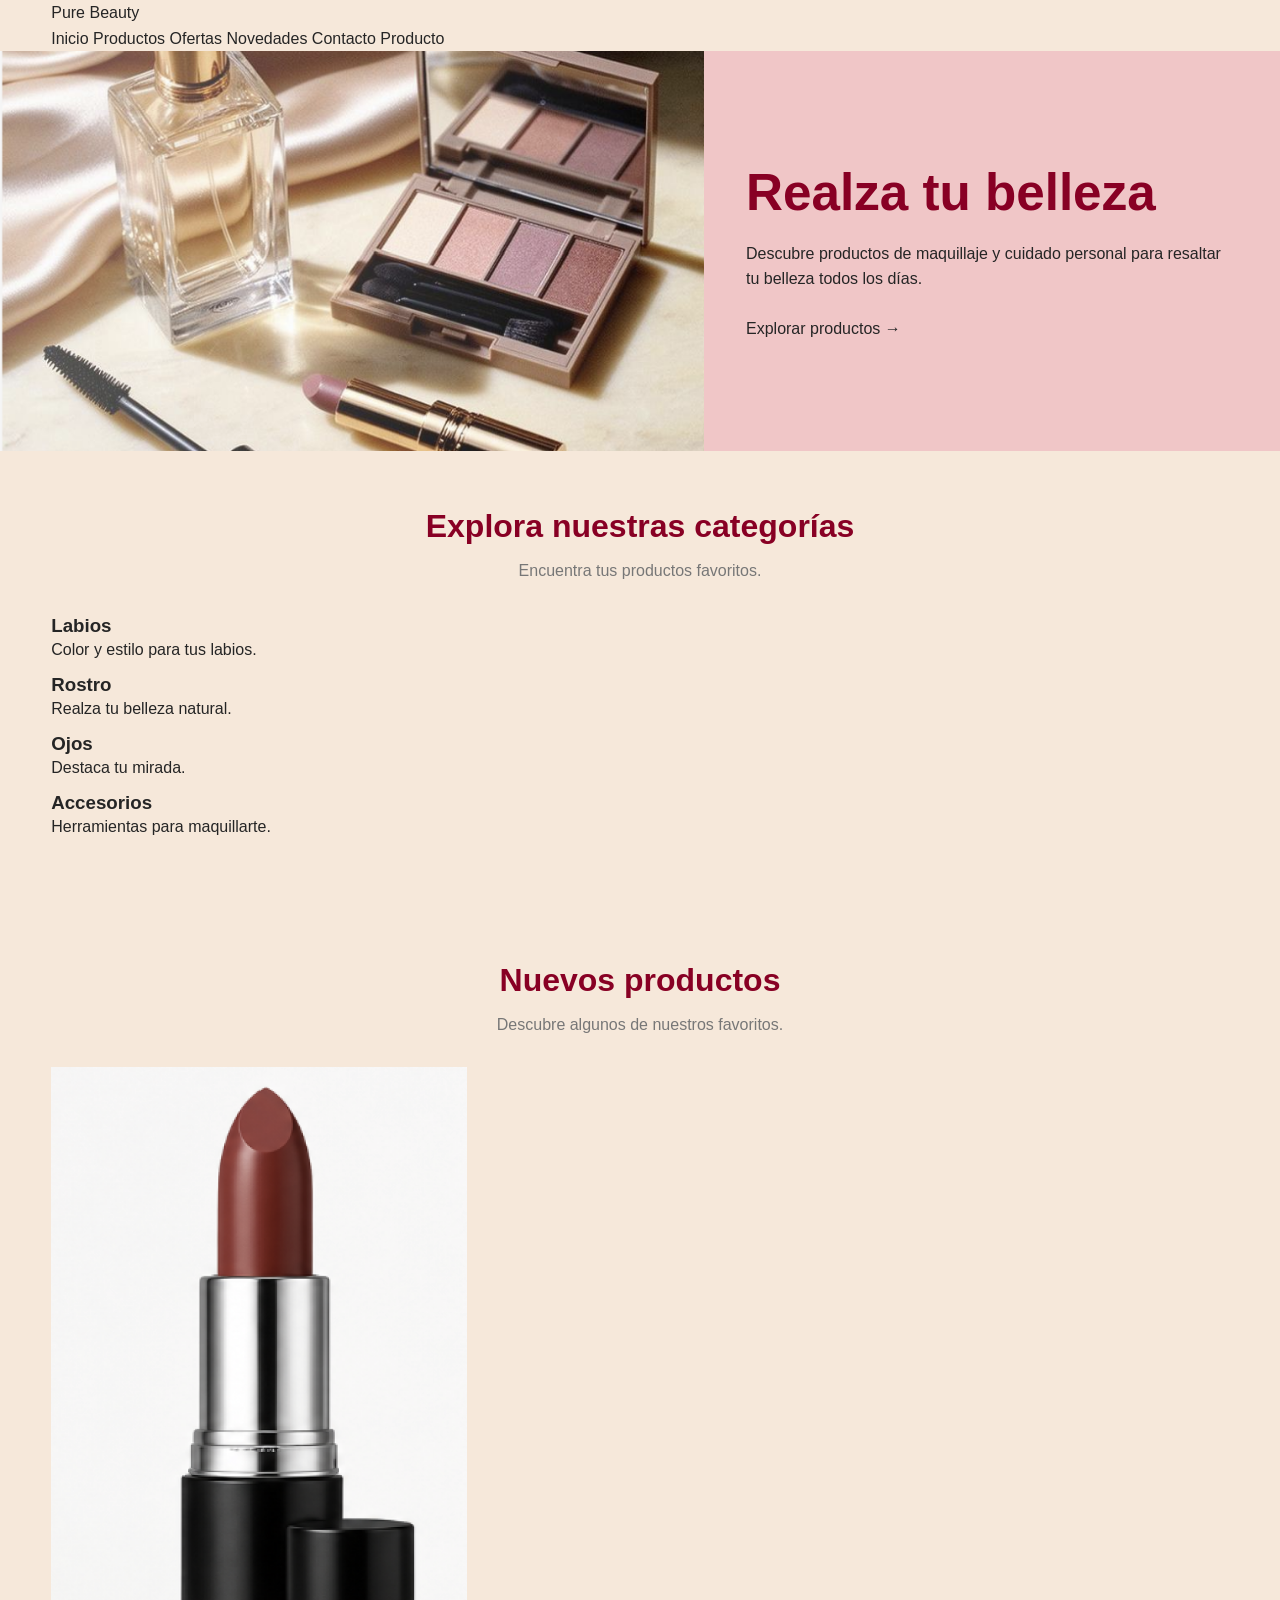
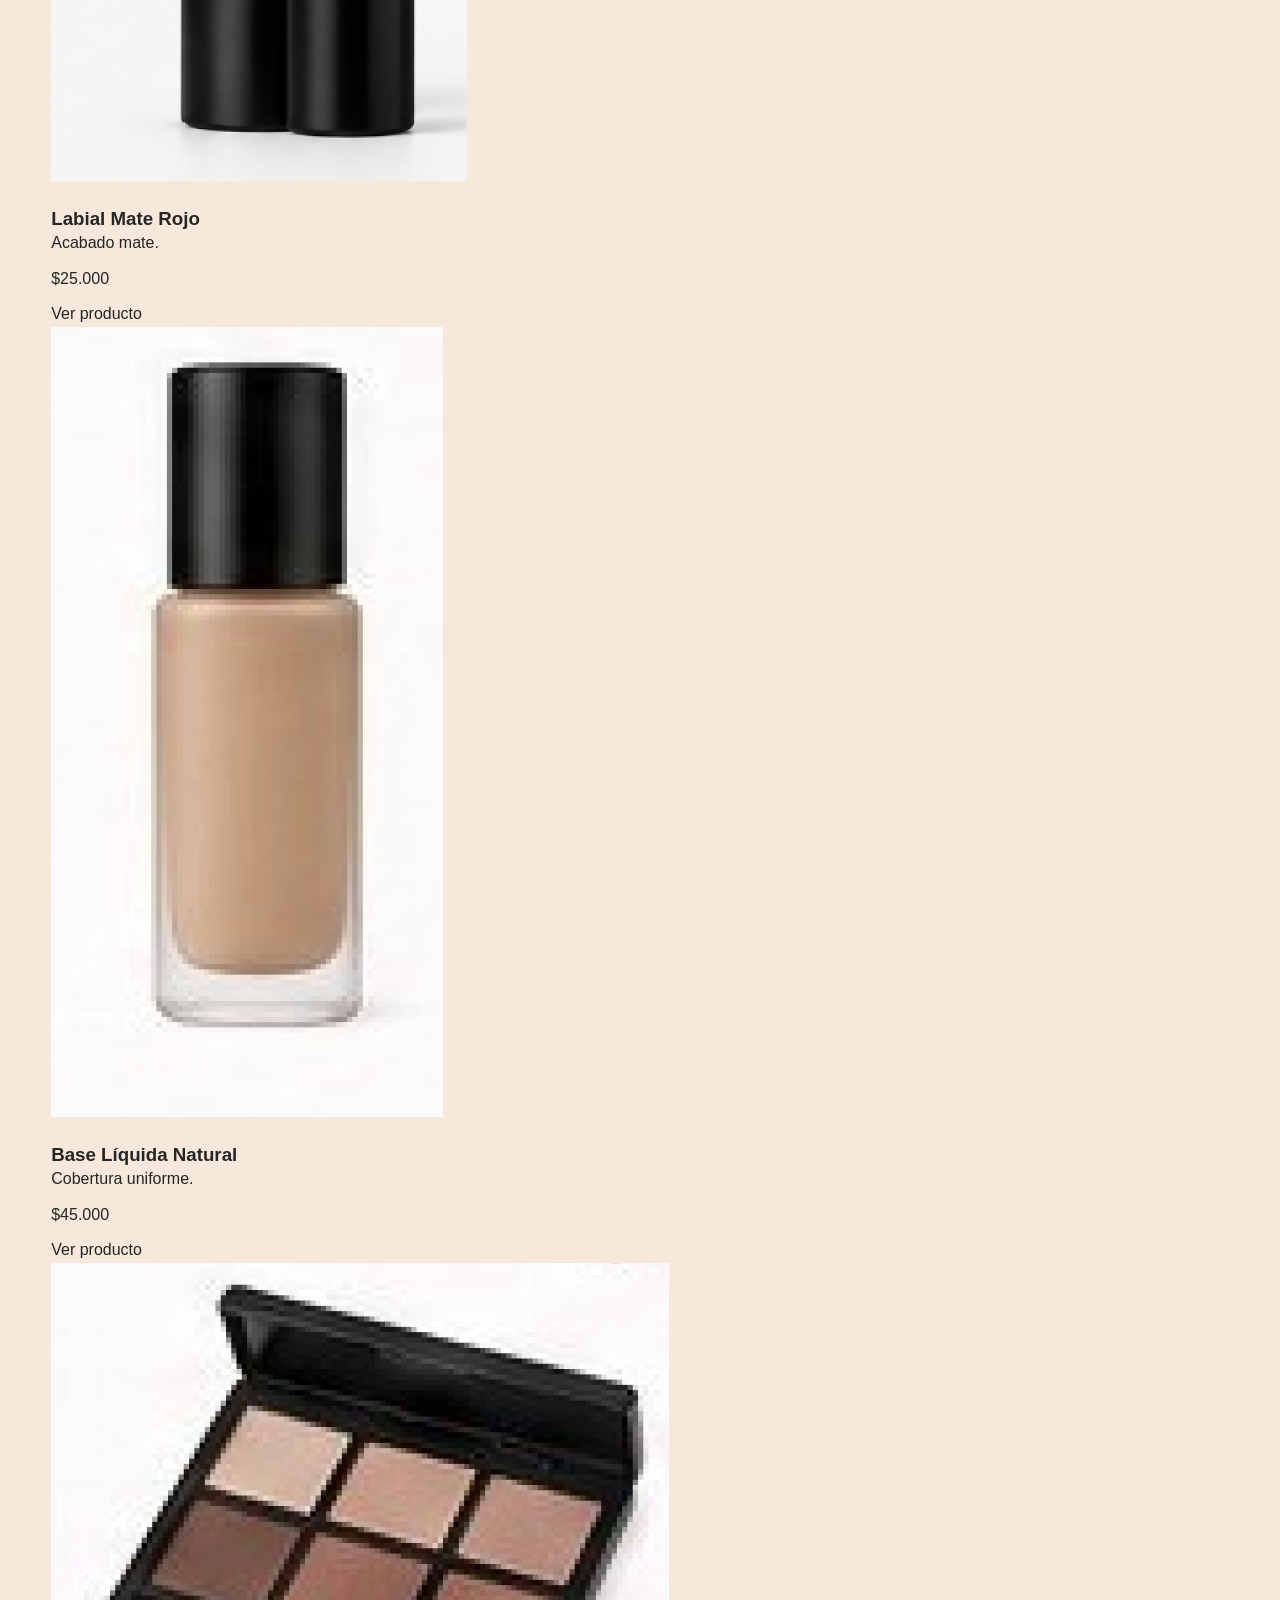
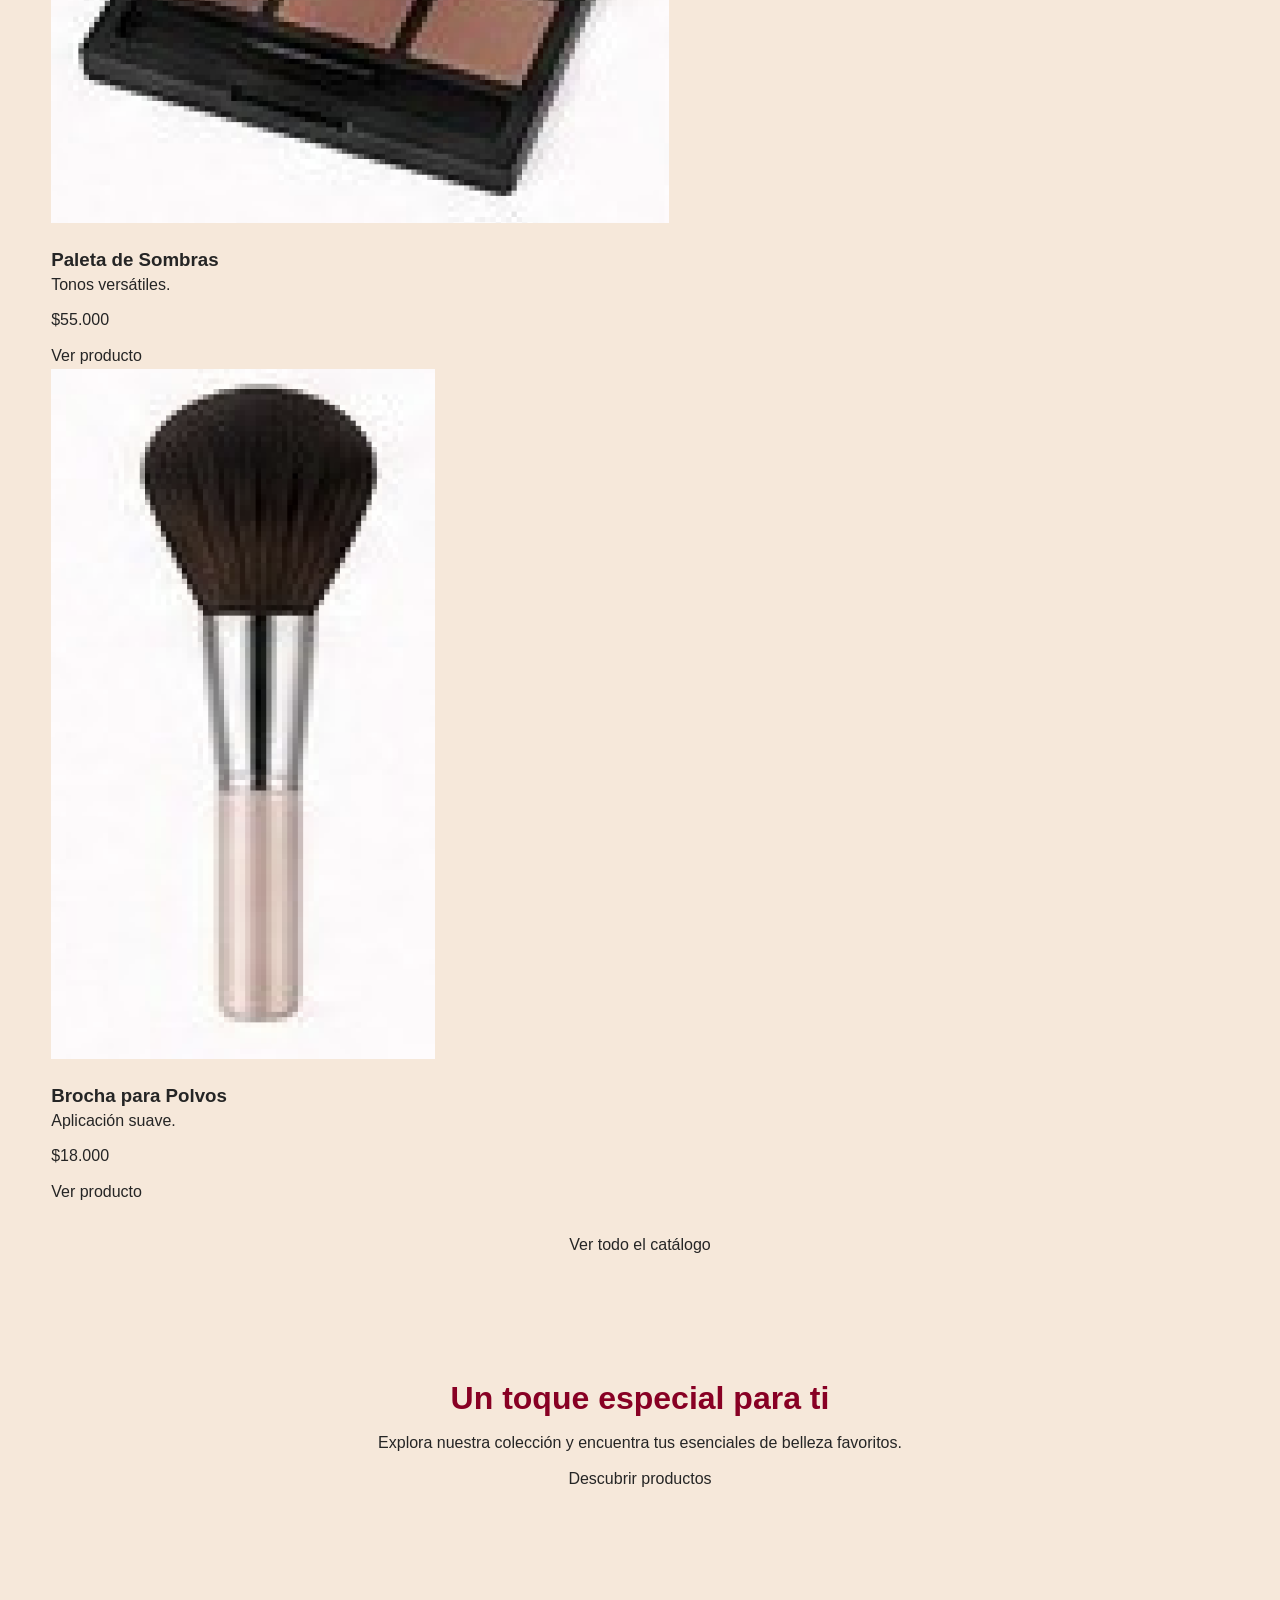
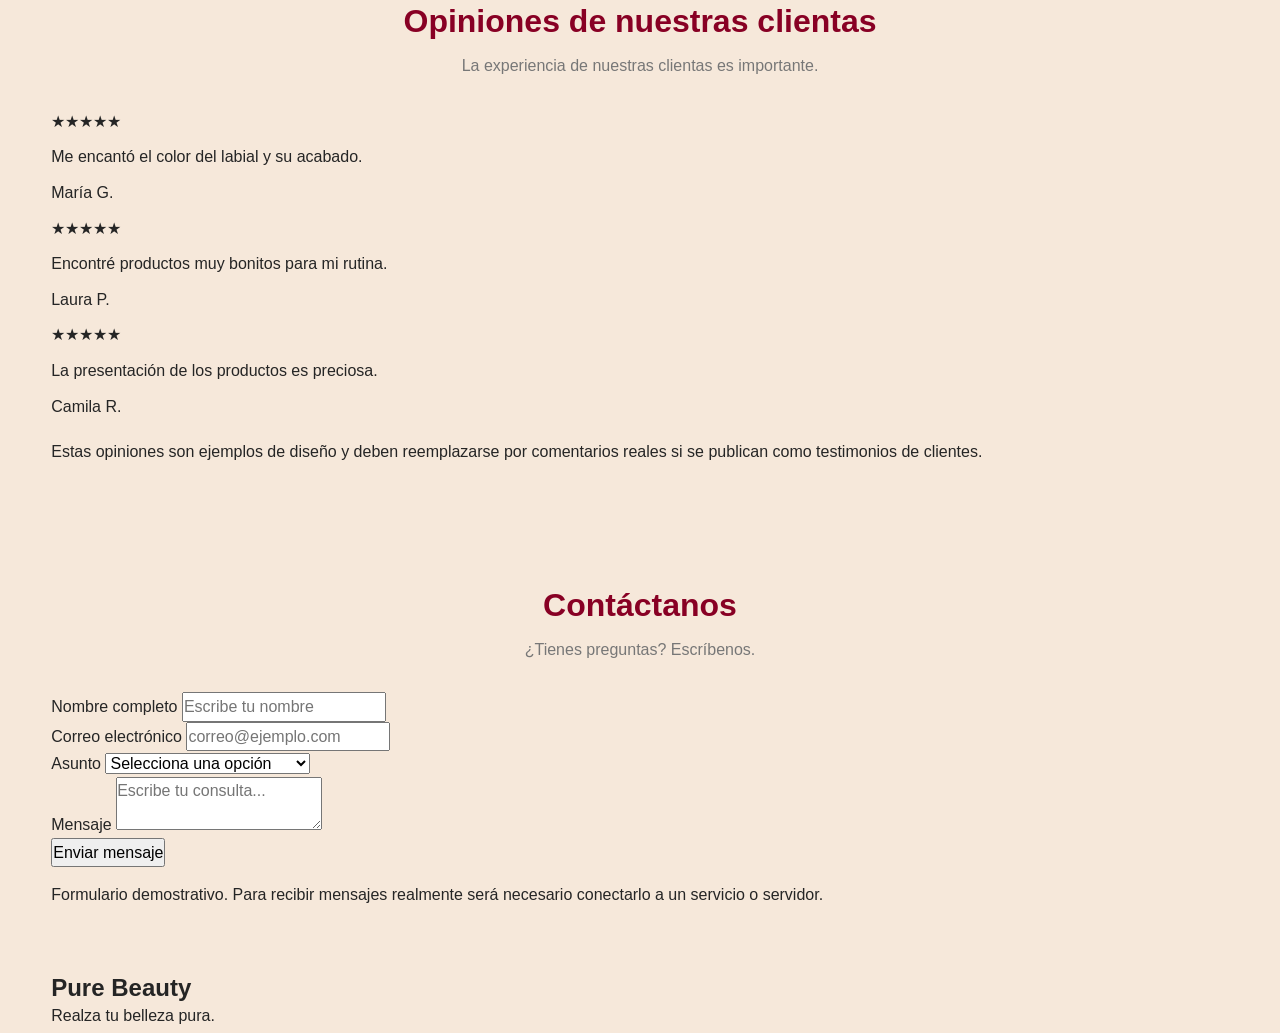
==== index.html @ d12af836 "Crear maquetación inicial de Pure Beauty" ====
<!DOCTYPE html>
<html lang="es">
<head>
    <meta charset="UTF-8">
    <meta name="viewport" content="width=device-width, initial-scale=1.0">
    <title>Pure Beauty | Maquillaje y belleza </title>
    <link rel="stylesheet" href="css/base.css">
    <link rel="stylesheet" href="css/componentes.css">
    <link rel="stylesheet" href="css/paginas.css">
    <link rel="icon" type="image/png" href="img/logo.png">
</head>
<body>
     <header class="header">
        <div class="container header-contenido">
            <a href="index.html" class="logo">Pure <span>Beauty</span></a>

            <nav class="navegacion" aria-label="Navegación principal">
                <a href="index.html" class="activo">Inicio</a>
                <a href="coleccion.html">Productos</a>
                <a href="#ofertas">Ofertas</a>
                <a href="#novedades">Novedades</a>
                <a href="#contacto">Contacto</a>
                <a href="producto.html">Producto</a>
            </nav>
        </div>
    </header>

    <main>
        
        <section class="hero" id="inicio">
            <div class="hero-imagen">
                <img src="img/makeup.png"
                     alt="Productos de maquillaje de Pure Beauty">
            </div>

            <div class="hero-contenido">
                <h1>Realza tu belleza</h1>
                <p>
                    Descubre productos de maquillaje y cuidado personal
                    para resaltar tu belleza todos los días.
                </p>
                <a href="coleccion.html" class="boton">
                    Explorar productos →
                </a>
            </div>
        </section>

       
        <section class="seccion" id="categorias">
            <div class="container">
                <h2 class="titulo-seccion">Explora nuestras categorías</h2>
                <p class="descripcion-seccion">
                    Encuentra tus productos favoritos.
                </p>

                <div class="categorias">
                    <a href="coleccion.html#labios" class="tarjeta-categoria">
                        <div class="categoria-icono"></div>
                        <h3>Labios</h3>
                        <p>Color y estilo para tus labios.</p>
                    </a>

                    <a href="coleccion.html#rostro" class="tarjeta-categoria">
                        <div class="categoria-icono"></div>
                        <h3>Rostro</h3>
                        <p>Realza tu belleza natural.</p>
                    </a>

                    <a href="coleccion.html#ojos" class="tarjeta-categoria">
                        <div class="categoria-icono"></div>
                        <h3>Ojos</h3>
                        <p>Destaca tu mirada.</p>
                    </a>

                    <a href="coleccion.html#accesorios" class="tarjeta-categoria">
                        <div class="categoria-icono"></div>
                        <h3>Accesorios</h3>
                        <p>Herramientas para maquillarte.</p>
                    </a>
                </div>
            </div>
        </section>

        
        <section class="seccion" id="novedades">
            <div class="container">
                <h2 class="titulo-seccion">Nuevos productos</h2>
                <p class="descripcion-seccion">
                    Descubre algunos de nuestros favoritos.
                </p>

                <div class="catalogo">
                    <article class="tarjeta-producto" id="labios">
                        <a href="producto.html" class="producto-imagen">
                            <img src="img/labial.png"
                                 alt="Labial mate rojo">
                        </a>
                        <div class="producto-informacion">
                            <h3>Labial Mate Rojo</h3>
                            <p class="producto-descripcion">Acabado mate.</p>
                            <p class="producto-precio">$25.000</p>
                            <a href="producto.html" class="boton">
                                Ver producto
                            </a>
                        </div>
                    </article>

                    <article class="tarjeta-producto" id="rostro">
                        <a href="producto.html" class="producto-imagen">
                            <img src="img/base.png"
                                 alt="Base líquida tono natural">
                        </a>
                        <div class="producto-informacion">
                            <h3>Base Líquida Natural</h3>
                            <p class="producto-descripcion">Cobertura uniforme.</p>
                            <p class="producto-precio">$45.000</p>
                            <a href="producto.html" class="boton">
                                Ver producto
                            </a>
                        </div>
                    </article>

                    <article class="tarjeta-producto" id="ojos">
                        <a href="producto.html" class="producto-imagen">
                            <img src="img/sombra.png"
                                 alt="Paleta de sombras">
                        </a>
                        <div class="producto-informacion">
                            <h3>Paleta de Sombras</h3>
                            <p class="producto-descripcion">Tonos versátiles.</p>
                            <p class="producto-precio">$55.000</p>
                            <a href="producto.html" class="boton">
                                Ver producto
                            </a>
                        </div>
                    </article>

                    <article class="tarjeta-producto" id="accesorios">
                        <a href="producto.html" class="producto-imagen">
                            <img src="img/brocha.png"
                                 alt="Brocha para polvos">
                        </a>
                        <div class="producto-informacion">
                            <h3>Brocha para Polvos</h3>
                            <p class="producto-descripcion">Aplicación suave.</p>
                            <p class="producto-precio">$18.000</p>
                            <a href="producto.html" class="boton">
                                Ver producto
                            </a>
                        </div>
                    </article>
                </div>

                <p class="texto-centrado" style="margin-top: 28px;">
                    <a href="coleccion.html" class="boton boton-secundario">
                        Ver todo el catálogo
                    </a>
                </p>
            </div>
        </section>

        
        <section class="seccion" id="ofertas">
            <div class="container texto-centrado">
                <h2 class="titulo-seccion">Un toque especial para ti</h2>
                <p>
                    Explora nuestra colección y encuentra tus esenciales
                    de belleza favoritos.
                </p>
                <a href="coleccion.html" class="boton">
                    Descubrir productos
                </a>
            </div>
        </section>

       
        <section class="seccion">
            <div class="container">
                <h2 class="titulo-seccion">Opiniones de nuestras clientas</h2>
                <p class="descripcion-seccion">
                    La experiencia de nuestras clientas es importante.
                </p>

                <div class="opiniones">
                    <article class="tarjeta-opinion">
                        <p class="estrellas">★★★★★</p>
                        <p>
                            Me encantó el color del labial y su acabado.
                        </p>
                        <p class="nombre-cliente">María G.</p>
                    </article>

                    <article class="tarjeta-opinion">
                        <p class="estrellas">★★★★★</p>
                        <p>
                            Encontré productos muy bonitos para mi rutina.
                        </p>
                        <p class="nombre-cliente">Laura P.</p>
                    </article>

                    <article class="tarjeta-opinion">
                        <p class="estrellas">★★★★★</p>
                        <p>
                            La presentación de los productos es preciosa.
                        </p>
                        <p class="nombre-cliente">Camila R.</p>
                    </article>
                </div>

                <p class="aviso" style="margin-top: 20px;">
                    Estas opiniones son ejemplos de diseño y deben
                    reemplazarse por comentarios reales si se publican
                    como testimonios de clientes.
                </p>
            </div>
        </section>

      
        <section class="seccion" id="contacto">
            <div class="container">
                <h2 class="titulo-seccion">Contáctanos</h2>
                <p class="descripcion-seccion">
                    ¿Tienes preguntas? Escríbenos.
                </p>

                <form class="formulario" action="#" method="post">
                    <div class="campo">
                        <label for="nombre">Nombre completo</label>
                        <input type="text" id="nombre" name="nombre"
                               placeholder="Escribe tu nombre" required>
                    </div>

                    <div class="campo">
                        <label for="correo">Correo electrónico</label>
                        <input type="email" id="correo" name="correo"
                               placeholder="correo@ejemplo.com" required>
                    </div>

                    <div class="campo">
                        <label for="asunto">Asunto</label>
                        <select id="asunto" name="asunto" required>
                            <option value="">Selecciona una opción</option>
                            <option value="productos">Consulta sobre productos</option>
                            <option value="pedido">Consulta sobre pedidos</option>
                            <option value="sugerencia">Sugerencia</option>
                            <option value="otro">Otro</option>
                        </select>
                    </div>

                    <div class="campo">
                        <label for="mensaje">Mensaje</label>
                        <textarea id="mensaje" name="mensaje"
                                  placeholder="Escribe tu consulta..."
                                  required></textarea>
                    </div>

                    <button type="submit" class="boton">
                        Enviar mensaje
                    </button>

                    <p class="aviso" style="margin-top: 15px;">
                        Formulario demostrativo. Para recibir mensajes
                        realmente será necesario conectarlo a un servicio
                        o servidor.
                    </p>
                </form>
            </div>
        </section>
    </main>

    
    <footer class="footer">
        <div class="container footer-contenido">
            <div>
                <h2>Pure Beauty</h2>
                <p>Realza tu belleza pura.</p>
            </div>

            <nav class="footer-enlaces" aria-label="Enlaces del pie de página">
                <a href="index.html">Inicio</a>
                <a href="coleccion.html">Productos</a>
                <a href="#contacto">Contacto</a>
            </nav>

            <p>Instagram: @purebeauty_col</p>

            <p class="footer-copy">
                © 2026 Pure Beauty. Todos los derechos reservados.
            </p>
        </div>
    </footer>

</body>
</html>
---- css/base.css ----
:root {

    --color-principal: #880024;
    --color-secundario: #F0C6C7;
    --color-fondo: #F6E8DA;
    --color-rosa: #C34B7B;
    --color-blanco: #FFFFFF;
    --color-texto: #252525;
    --color-gris: #777777;
    --color-borde: #E8D9D4;

   
    --fuente-principal: Arial, Helvetica, sans-serif;

    
    --radio-borde: 10px;
    --sombra-suave: 0 3px 12px rgba(80, 20, 40, 0.08);
    --ancho-maximo: 1200px;
}


* {
    margin: 0;
    padding: 0;
    box-sizing: border-box;
}


html {
    scroll-behavior: smooth;
}

body {
    font-family: var(--fuente-principal);
    background-color: var(--color-fondo);
    color: var(--color-texto);
    line-height: 1.6;
}

img {
    display: block;
    max-width: 100%;
}

a {
    color: inherit;
    text-decoration: none;
}

button,
input,
select,
textarea {
    font: inherit;
}

button {
    cursor: pointer;
}

ul {
    list-style: none;
}

h1,
h2,
h3 {
    line-height: 1.25;
}

p {
    margin-bottom: 10px;
}

.container {
    width: min(92%, var(--ancho-maximo));
    margin-inline: auto;
}

.seccion {
    padding: 55px 0;
}

.titulo-seccion {
    color: var(--color-principal);
    font-size: clamp(1.5rem, 3vw, 2rem);
    text-align: center;
    margin-bottom: 12px;
}

.descripcion-seccion {
    color: var(--color-gris);
    text-align: center;
    margin-bottom: 30px;
}

.texto-centrado {
    text-align: center;
}
---- css/paginas.css ----
.hero {
    display: flex;
    align-items: center;
    min-height: 400px;
    overflow: hidden;
    background-color: var(--color-secundario);
}

.hero-imagen {
    flex: 1 1 55%;
    min-width: 0;
    height: 400px;
}

.hero-imagen img {
    width: 100%;
    height: 100%;
    object-fit: cover;
}

.hero-contenido {
    flex: 1 1 45%;
    padding: 42px;
}

.hero-contenido h1 {
    color: var(--color-principal);
    font-size: clamp(2rem, 4vw, 3.2rem);
    margin-bottom: 16px;
}

.hero-contenido p {
    margin-bottom: 24px;
}


.encabezado-pagina {
    padding: 36px 0 10px;
}

.coleccion-layout {
    display: flex;
    align-items: flex-start;
    gap: 28px;
}

.filtros {
    flex: 0 0 190px;
    padding: 20px;
    background-color: var(--color-blanco);
    border-radius: var(--radio-borde);
}

.filtros h2 {
    font-size: 1.1rem;
    color: var(--color-principal);
    margin-bottom: 12px;
}

.filtros li {
    margin: 10px 0;
}

.filtros a:hover {
    color: var(--color-rosa);
}

.coleccion-contenido {
    flex: 1;
    min-width: 0;
}

.coleccion-contenido .catalogo {
    justify-content: flex-start;
}


.detalle-producto {
    display: flex;
    align-items: flex-start;
    gap: 38px;
    padding: 42px;
    background-color: var(--color-blanco);
    border-radius: var(--radio-borde);
    box-shadow: var(--sombra-suave);
}

.detalle-galeria {
    flex: 1 1 50%;
    min-width: 0;
}

.detalle-imagen-principal {
    height: 390px;
    padding: 20px;
    background-color: #FFF9F6;
    border-radius: var(--radio-borde);
}

.detalle-imagen-principal img {
    width: 100%;
    height: 100%;
    object-fit: contain;
}

.detalle-miniaturas {
    display: flex;
    gap: 12px;
    margin-top: 14px;
}

.detalle-miniaturas img {
    width: 72px;
    height: 72px;
    object-fit: contain;
    padding: 5px;
    border: 1px solid var(--color-borde);
    border-radius: 7px;
}

.detalle-informacion {
    flex: 1 1 50%;
    min-width: 0;
}

.detalle-informacion h1 {
    color: var(--color-principal);
    font-size: clamp(1.6rem, 3vw, 2.3rem);
    margin-bottom: 10px;
}

.detalle-precio {
    color: var(--color-principal);
    font-size: 1.6rem;
    font-weight: 800;
    margin: 18px 0;
}

.detalle-etiqueta {
    font-weight: 700;
    margin: 18px 0 8px;
}

.tonos {
    display: flex;
    flex-wrap: wrap;
    gap: 10px;
}

.tono {
    padding: 8px 14px;
    border: 1px solid var(--color-borde);
    border-radius: 20px;
    background-color: var(--color-blanco);
}

.tono:hover {
    border-color: var(--color-principal);
}

.detalle-informacion .boton {
    margin-top: 20px;
}


@media (max-width: 900px) {
    .header-contenido {
        justify-content: center;
        padding: 16px 0;
    }

    .hero-contenido {
        padding: 28px;
    }

    .coleccion-layout {
        flex-direction: column;
    }

    .filtros {
        flex-basis: auto;
        width: 100%;
    }

    .filtros ul {
        display: flex;
        flex-wrap: wrap;
        gap: 14px;
    }

    .detalle-producto {
        gap: 24px;
        padding: 24px;
    }
}


@media (max-width: 600px) {
    .seccion {
        padding: 36px 0;
    }

    .header-contenido {
        gap: 12px;
    }

    .navegacion {
        gap: 12px;
    }

    .navegacion a {
        font-size: 0.85rem;
    }

    .hero {
        flex-direction: column;
    }

    .hero-imagen {
        flex: auto;
        width: 100%;
        height: 240px;
    }

    .hero-contenido {
        width: 100%;
        padding: 28px 20px;
        text-align: center;
    }

    .catalogo {
        gap: 14px;
    }

    .tarjeta-producto {
        flex: 1 1 145px;
        max-width: calc(50% - 7px);
    }

    .producto-imagen {
        height: 155px;
        padding: 8px;
    }

    .producto-informacion {
        padding: 12px;
    }

    .producto-informacion h3 {
        font-size: 0.9rem;
    }

    .producto-precio {
        font-size: 1rem;
    }

    .producto-informacion .boton {
        padding: 10px 6px;
        font-size: 0.8rem;
    }

    .detalle-producto {
        flex-direction: column;
        padding: 18px;
    }

    .detalle-galeria,
    .detalle-informacion {
        width: 100%;
    }

    .detalle-imagen-principal {
        height: 280px;
    }

    .detalle-miniaturas img {
        width: 58px;
        height: 58px;
    }

    .formulario {
        padding: 20px;
    }

    .footer-contenido {
        flex-direction: column;
        text-align: center;
    }

    .footer-enlaces {
        justify-content: center;
    }
}
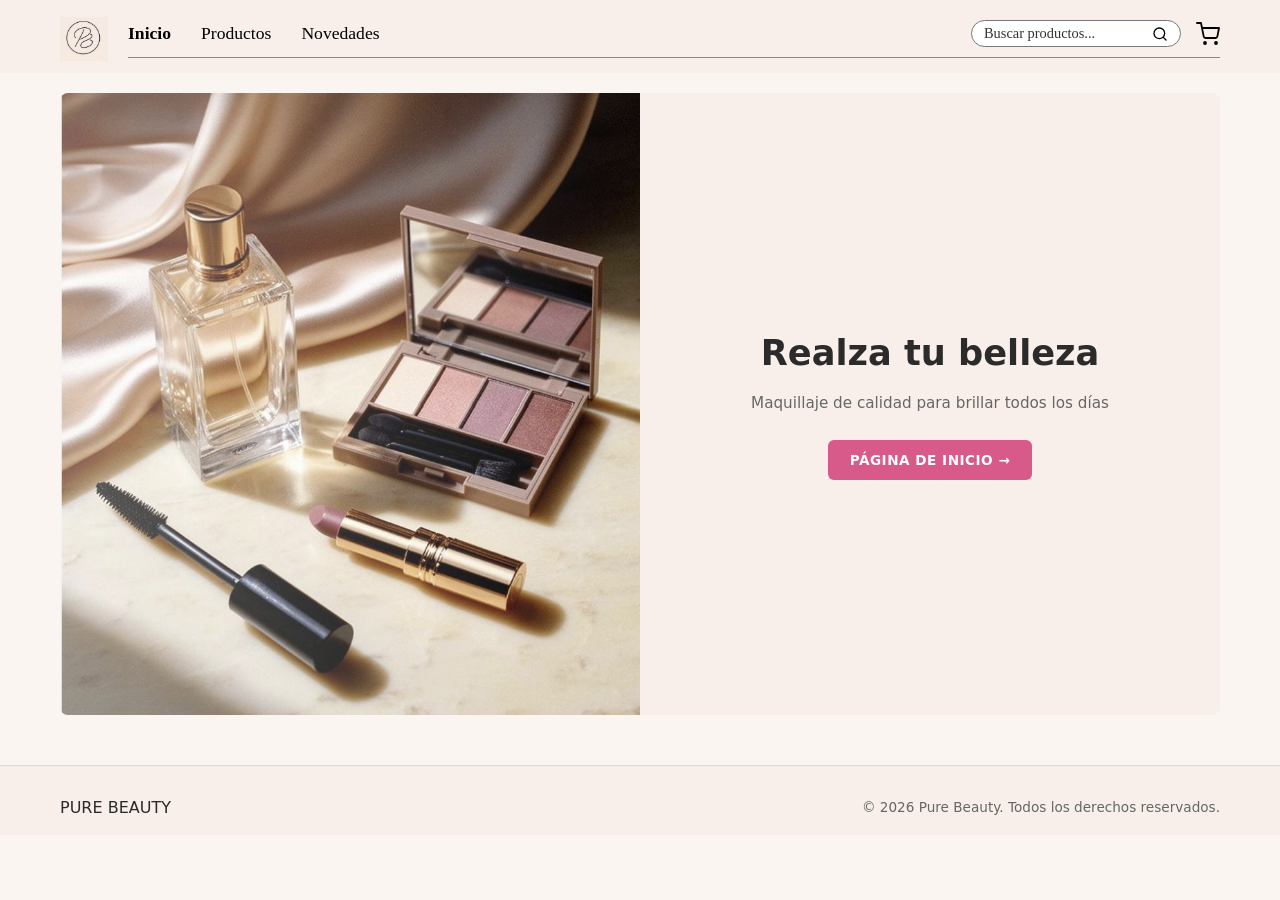
==== commit bcbe86e4: "Creación proyecto Pure Beauty" ====
--- a/index.html
+++ b/index.html
@@ -1,294 +1,67 @@
 <!DOCTYPE html>
 <html lang="es">
 <head>
-    <meta charset="UTF-8">
-    <meta name="viewport" content="width=device-width, initial-scale=1.0">
-    <title>Pure Beauty | Maquillaje y belleza </title>
-    <link rel="stylesheet" href="css/base.css">
-    <link rel="stylesheet" href="css/componentes.css">
-    <link rel="stylesheet" href="css/paginas.css">
-    <link rel="icon" type="image/png" href="img/logo.png">
+  <meta charset="UTF-8">
+  <meta name="viewport" content="width=device-width, initial-scale=1.0">
+  <title>Pure Beauty - Inicio</title>
+  <link rel="stylesheet" href="css/base.css">
+  <link rel="stylesheet" href="css/componente.css">
+  <link rel="stylesheet" href="css/paginas.css">
 </head>
 <body>
-     <header class="header">
-        <div class="container header-contenido">
-            <a href="index.html" class="logo">Pure <span>Beauty</span></a>
+  <header class="header">
+    <div class="container header-container">
+      <a href="index.html" class="logo-area">
+        <img src="img/logo.png" alt="Logo Pure Beauty" class="logo-img">
+      </a>
 
-            <nav class="navegacion" aria-label="Navegación principal">
-                <a href="index.html" class="activo">Inicio</a>
-                <a href="coleccion.html">Productos</a>
-                <a href="#ofertas">Ofertas</a>
-                <a href="#novedades">Novedades</a>
-                <a href="#contacto">Contacto</a>
-                <a href="producto.html">Producto</a>
-            </nav>
-        </div>
-    </header>
+      <div class="nav-and-actions">
+        <div class="top-nav-row">
+          <nav>
+            <ul class="nav-links">
+              <li><a href="index.html" class="nav-link active">Inicio</a></li>
+              <li><a href="coleccion.html" class="nav-link">Productos</a></li>
+              <li><a href="coleccion.html" class="nav-link">Novedades</a></li>
+            </ul>
+          </nav>
 
-    <main>
-        
-        <section class="hero" id="inicio">
-            <div class="hero-imagen">
-                <img src="img/makeup.png"
-                     alt="Productos de maquillaje de Pure Beauty">
+          <div class="search-cart-area">
+            <div class="search-box">
+              <input type="text" class="search-input" placeholder="Buscar productos..." aria-label="Buscar productos">
+              <button class="search-btn" type="button" aria-label="Buscar">
+                <svg width="16" height="16" viewBox="0 0 24 24" fill="none" stroke="currentColor" stroke-width="2" stroke-linecap="round" stroke-linejoin="round"><circle cx="11" cy="11" r="8"></circle><line x1="21" y1="21" x2="16.65" y2="16.65"></line></svg>
+              </button>
             </div>
 
-            <div class="hero-contenido">
-                <h1>Realza tu belleza</h1>
-                <p>
-                    Descubre productos de maquillaje y cuidado personal
-                    para resaltar tu belleza todos los días.
-                </p>
-                <a href="coleccion.html" class="boton">
-                    Explorar productos →
-                </a>
-            </div>
-        </section>
+            <a href="#" class="cart-icon" aria-label="Carrito de compras" onclick="alert('Carrito vacío'); return false;">
+              <svg width="24" height="24" viewBox="0 0 24 24" fill="none" stroke="currentColor" stroke-width="1.8" stroke-linecap="round" stroke-linejoin="round"><circle cx="9" cy="21" r="1"></circle><circle cx="20" cy="21" r="1"></circle><path d="M1 1h4l2.68 13.39a2 2 0 0 0 2 1.61h9.72a2 2 0 0 0 2-1.61L23 6H6"></path></svg>
+            </a>
+          </div>
+        </div>
 
-       
-        <section class="seccion" id="categorias">
-            <div class="container">
-                <h2 class="titulo-seccion">Explora nuestras categorías</h2>
-                <p class="descripcion-seccion">
-                    Encuentra tus productos favoritos.
-                </p>
+        <div class="nav-divider"></div>
+      </div>
+    </div>
+  </header>
 
-                <div class="categorias">
-                    <a href="coleccion.html#labios" class="tarjeta-categoria">
-                        <div class="categoria-icono"></div>
-                        <h3>Labios</h3>
-                        <p>Color y estilo para tus labios.</p>
-                    </a>
+  <main class="container">
+    <section class="hero-section">
+      <div class="hero-img-col">
+        <img src="img/makeup.png" alt="Maquillaje Pure Beauty">
+      </div>
+      <div class="hero-text-col">
+        <h1 class="hero-title">Realza tu belleza</h1>
+        <p class="hero-subtitle">Maquillaje de calidad para brillar todos los días</p>
+        <a href="coleccion.html" class="btn btn-magenta">PÁGINA DE INICIO →</a>
+      </div>
+    </section>
+  </main>
 
-                    <a href="coleccion.html#rostro" class="tarjeta-categoria">
-                        <div class="categoria-icono"></div>
-                        <h3>Rostro</h3>
-                        <p>Realza tu belleza natural.</p>
-                    </a>
-
-                    <a href="coleccion.html#ojos" class="tarjeta-categoria">
-                        <div class="categoria-icono"></div>
-                        <h3>Ojos</h3>
-                        <p>Destaca tu mirada.</p>
-                    </a>
-
-                    <a href="coleccion.html#accesorios" class="tarjeta-categoria">
-                        <div class="categoria-icono"></div>
-                        <h3>Accesorios</h3>
-                        <p>Herramientas para maquillarte.</p>
-                    </a>
-                </div>
-            </div>
-        </section>
-
-        
-        <section class="seccion" id="novedades">
-            <div class="container">
-                <h2 class="titulo-seccion">Nuevos productos</h2>
-                <p class="descripcion-seccion">
-                    Descubre algunos de nuestros favoritos.
-                </p>
-
-                <div class="catalogo">
-                    <article class="tarjeta-producto" id="labios">
-                        <a href="producto.html" class="producto-imagen">
-                            <img src="img/labial.png"
-                                 alt="Labial mate rojo">
-                        </a>
-                        <div class="producto-informacion">
-                            <h3>Labial Mate Rojo</h3>
-                            <p class="producto-descripcion">Acabado mate.</p>
-                            <p class="producto-precio">$25.000</p>
-                            <a href="producto.html" class="boton">
-                                Ver producto
-                            </a>
-                        </div>
-                    </article>
-
-                    <article class="tarjeta-producto" id="rostro">
-                        <a href="producto.html" class="producto-imagen">
-                            <img src="img/base.png"
-                                 alt="Base líquida tono natural">
-                        </a>
-                        <div class="producto-informacion">
-                            <h3>Base Líquida Natural</h3>
-                            <p class="producto-descripcion">Cobertura uniforme.</p>
-                            <p class="producto-precio">$45.000</p>
-                            <a href="producto.html" class="boton">
-                                Ver producto
-                            </a>
-                        </div>
-                    </article>
-
-                    <article class="tarjeta-producto" id="ojos">
-                        <a href="producto.html" class="producto-imagen">
-                            <img src="img/sombra.png"
-                                 alt="Paleta de sombras">
-                        </a>
-                        <div class="producto-informacion">
-                            <h3>Paleta de Sombras</h3>
-                            <p class="producto-descripcion">Tonos versátiles.</p>
-                            <p class="producto-precio">$55.000</p>
-                            <a href="producto.html" class="boton">
-                                Ver producto
-                            </a>
-                        </div>
-                    </article>
-
-                    <article class="tarjeta-producto" id="accesorios">
-                        <a href="producto.html" class="producto-imagen">
-                            <img src="img/brocha.png"
-                                 alt="Brocha para polvos">
-                        </a>
-                        <div class="producto-informacion">
-                            <h3>Brocha para Polvos</h3>
-                            <p class="producto-descripcion">Aplicación suave.</p>
-                            <p class="producto-precio">$18.000</p>
-                            <a href="producto.html" class="boton">
-                                Ver producto
-                            </a>
-                        </div>
-                    </article>
-                </div>
-
-                <p class="texto-centrado" style="margin-top: 28px;">
-                    <a href="coleccion.html" class="boton boton-secundario">
-                        Ver todo el catálogo
-                    </a>
-                </p>
-            </div>
-        </section>
-
-        
-        <section class="seccion" id="ofertas">
-            <div class="container texto-centrado">
-                <h2 class="titulo-seccion">Un toque especial para ti</h2>
-                <p>
-                    Explora nuestra colección y encuentra tus esenciales
-                    de belleza favoritos.
-                </p>
-                <a href="coleccion.html" class="boton">
-                    Descubrir productos
-                </a>
-            </div>
-        </section>
-
-       
-        <section class="seccion">
-            <div class="container">
-                <h2 class="titulo-seccion">Opiniones de nuestras clientas</h2>
-                <p class="descripcion-seccion">
-                    La experiencia de nuestras clientas es importante.
-                </p>
-
-                <div class="opiniones">
-                    <article class="tarjeta-opinion">
-                        <p class="estrellas">★★★★★</p>
-                        <p>
-                            Me encantó el color del labial y su acabado.
-                        </p>
-                        <p class="nombre-cliente">María G.</p>
-                    </article>
-
-                    <article class="tarjeta-opinion">
-                        <p class="estrellas">★★★★★</p>
-                        <p>
-                            Encontré productos muy bonitos para mi rutina.
-                        </p>
-                        <p class="nombre-cliente">Laura P.</p>
-                    </article>
-
-                    <article class="tarjeta-opinion">
-                        <p class="estrellas">★★★★★</p>
-                        <p>
-                            La presentación de los productos es preciosa.
-                        </p>
-                        <p class="nombre-cliente">Camila R.</p>
-                    </article>
-                </div>
-
-                <p class="aviso" style="margin-top: 20px;">
-                    Estas opiniones son ejemplos de diseño y deben
-                    reemplazarse por comentarios reales si se publican
-                    como testimonios de clientes.
-                </p>
-            </div>
-        </section>
-
-      
-        <section class="seccion" id="contacto">
-            <div class="container">
-                <h2 class="titulo-seccion">Contáctanos</h2>
-                <p class="descripcion-seccion">
-                    ¿Tienes preguntas? Escríbenos.
-                </p>
-
-                <form class="formulario" action="#" method="post">
-                    <div class="campo">
-                        <label for="nombre">Nombre completo</label>
-                        <input type="text" id="nombre" name="nombre"
-                               placeholder="Escribe tu nombre" required>
-                    </div>
-
-                    <div class="campo">
-                        <label for="correo">Correo electrónico</label>
-                        <input type="email" id="correo" name="correo"
-                               placeholder="correo@ejemplo.com" required>
-                    </div>
-
-                    <div class="campo">
-                        <label for="asunto">Asunto</label>
-                        <select id="asunto" name="asunto" required>
-                            <option value="">Selecciona una opción</option>
-                            <option value="productos">Consulta sobre productos</option>
-                            <option value="pedido">Consulta sobre pedidos</option>
-                            <option value="sugerencia">Sugerencia</option>
-                            <option value="otro">Otro</option>
-                        </select>
-                    </div>
-
-                    <div class="campo">
-                        <label for="mensaje">Mensaje</label>
-                        <textarea id="mensaje" name="mensaje"
-                                  placeholder="Escribe tu consulta..."
-                                  required></textarea>
-                    </div>
-
-                    <button type="submit" class="boton">
-                        Enviar mensaje
-                    </button>
-
-                    <p class="aviso" style="margin-top: 15px;">
-                        Formulario demostrativo. Para recibir mensajes
-                        realmente será necesario conectarlo a un servicio
-                        o servidor.
-                    </p>
-                </form>
-            </div>
-        </section>
-    </main>
-
-    
-    <footer class="footer">
-        <div class="container footer-contenido">
-            <div>
-                <h2>Pure Beauty</h2>
-                <p>Realza tu belleza pura.</p>
-            </div>
-
-            <nav class="footer-enlaces" aria-label="Enlaces del pie de página">
-                <a href="index.html">Inicio</a>
-                <a href="coleccion.html">Productos</a>
-                <a href="#contacto">Contacto</a>
-            </nav>
-
-            <p>Instagram: @purebeauty_col</p>
-
-            <p class="footer-copy">
-                © 2026 Pure Beauty. Todos los derechos reservados.
-            </p>
-        </div>
-    </footer>
-
+  <footer class="footer">
+    <div class="container footer-content">
+      <span class="logo-text">PURE BEAUTY</span>
+      <p class="footer-text">&copy; 2026 Pure Beauty. Todos los derechos reservados.</p>
+    </div>
+  </footer>
 </body>
 </html>
--- a/css/base.css
+++ b/css/base.css
@@ -1,99 +1,47 @@
 :root {
-
-    --color-principal: #880024;
-    --color-secundario: #F0C6C7;
-    --color-fondo: #F6E8DA;
-    --color-rosa: #C34B7B;
-    --color-blanco: #FFFFFF;
-    --color-texto: #252525;
-    --color-gris: #777777;
-    --color-borde: #E8D9D4;
-
-   
-    --fuente-principal: Arial, Helvetica, sans-serif;
-
-    
-    --radio-borde: 10px;
-    --sombra-suave: 0 3px 12px rgba(80, 20, 40, 0.08);
-    --ancho-maximo: 1200px;
+  --primary-color: #F8EFEA;
+  --bg-color: #FAF5F1;
+  --white: #FFFFFF;
+  --accent-color: #D85A8A;
+  --accent-hover: #C24876;
+  --text-dark: #2B2B2B;
+  --text-muted: #666666;
+  --border-color: #E2D7D0;
+  --font-main: 'Poppins', 'Segoe UI', system-ui, -apple-system, sans-serif;
+  --border-radius: 8px;
+  --transition: all 0.3s ease;
 }
 
-
 * {
-    margin: 0;
-    padding: 0;
-    box-sizing: border-box;
-}
-
-
-html {
-    scroll-behavior: smooth;
+  box-sizing: border-box;
+  margin: 0;
+  padding: 0;
 }
 
 body {
-    font-family: var(--fuente-principal);
-    background-color: var(--color-fondo);
-    color: var(--color-texto);
-    line-height: 1.6;
+  font-family: var(--font-main);
+  background-color: var(--bg-color);
+  color: var(--text-dark);
+  line-height: 1.5;
+}
+
+a {
+  text-decoration: none;
+  color: inherit;
+}
+
+ul {
+  list-style: none;
 }
 
 img {
-    display: block;
-    max-width: 100%;
-}
-
-a {
-    color: inherit;
-    text-decoration: none;
-}
-
-button,
-input,
-select,
-textarea {
-    font: inherit;
-}
-
-button {
-    cursor: pointer;
-}
-
-ul {
-    list-style: none;
-}
-
-h1,
-h2,
-h3 {
-    line-height: 1.25;
-}
-
-p {
-    margin-bottom: 10px;
+  max-width: 100%;
+  height: auto;
+  display: block;
 }
 
 .container {
-    width: min(92%, var(--ancho-maximo));
-    margin-inline: auto;
-}
-
-.seccion {
-    padding: 55px 0;
-}
-
-.titulo-seccion {
-    color: var(--color-principal);
-    font-size: clamp(1.5rem, 3vw, 2rem);
-    text-align: center;
-    margin-bottom: 12px;
-}
-
-.descripcion-seccion {
-    color: var(--color-gris);
-    text-align: center;
-    margin-bottom: 30px;
-}
-
-.texto-centrado {
-    text-align: center;
-}
+  max-width: 1200px;
+  margin: 0 auto;
+  padding: 0 20px;
+}
--- a/css/componente.css
+++ b/css/componente.css
@@ -0,0 +1,231 @@
+.header {
+  background-color: #F8EFEA;
+  padding: 15px 0 10px;
+  position: sticky;
+  top: 0;
+  z-index: 100;
+}
+
+.header-container {
+  display: flex !important;
+  flex-direction: row !important;
+  align-items: center !important;
+  justify-content: space-between !important;
+  gap: 20px;
+}
+
+.logo-area {
+  display: flex;
+  align-items: center;
+  flex-shrink: 0;
+}
+
+.logo-img {
+  height: 48px !important;
+  width: 48px !important;
+  object-fit: contain;
+}
+
+.nav-and-actions {
+  flex-grow: 1;
+  display: flex;
+  flex-direction: column;
+}
+
+.top-nav-row {
+  display: flex !important;
+  flex-direction: row !important;
+  justify-content: space-between !important;
+  align-items: center !important;
+  gap: 20px;
+  padding-bottom: 8px;
+}
+
+.nav-links {
+  display: flex !important;
+  flex-direction: row !important;
+  gap: 30px;
+}
+
+.nav-link {
+  font-family: 'Times New Roman', Times, 'Georgia', serif;
+  font-size: 1.1rem;
+  color: #000000;
+  transition: opacity 0.2s ease;
+}
+
+.nav-link:hover, .nav-link.active {
+  font-weight: bold;
+}
+
+.search-cart-area {
+  display: flex !important;
+  flex-direction: row !important;
+  align-items: center !important;
+  gap: 15px;
+}
+
+.search-box {
+  display: flex;
+  align-items: center;
+  background-color: #FFFFFF;
+  border: 1px solid #777777;
+  border-radius: 20px;
+  padding: 4px 12px;
+  width: 210px;
+}
+
+.search-input {
+  border: none;
+  outline: none;
+  font-family: 'Times New Roman', Times, serif;
+  font-size: 0.9rem;
+  background: transparent;
+  width: 100%;
+  color: #333333;
+}
+
+.search-input::placeholder {
+  color: #333333;
+}
+
+.search-btn {
+  background: none;
+  border: none;
+  cursor: pointer;
+  display: flex;
+  align-items: center;
+  color: #000000;
+  padding: 0;
+}
+
+.cart-icon {
+  color: #000000;
+  display: flex;
+  align-items: center;
+  transition: transform 0.2s ease;
+}
+
+.cart-icon:hover {
+  transform: scale(1.08);
+}
+
+.nav-divider {
+  width: 100%;
+  height: 1px;
+  background-color: #888888;
+  margin-top: 2px;
+}
+
+/* 2. BOTONES */
+.btn {
+  display: inline-block;
+  padding: 10px 22px;
+  border-radius: 6px;
+  font-weight: 600;
+  font-size: 0.85rem;
+  text-transform: uppercase;
+  letter-spacing: 0.5px;
+  border: none;
+  cursor: pointer;
+  transition: var(--transition);
+  text-align: center;
+}
+
+.btn-magenta {
+  background-color: var(--accent-color);
+  color: var(--white);
+}
+
+.btn-magenta:hover {
+  background-color: var(--accent-hover);
+}
+
+.btn-secondary {
+  background-color: #E2D7D0;
+  color: var(--text-dark);
+}
+
+.btn-secondary:hover {
+  background-color: #D2C4BB;
+}
+
+/* 3. TARJETA DE PRODUCTO Y MARCO UNIFORME DE IMÁGENES */
+.product-card {
+  background-color: var(--white);
+  border-radius: var(--border-radius);
+  padding: 15px;
+  text-align: center;
+  position: relative;
+  box-shadow: 0 2px 8px rgba(0,0,0,0.04);
+  display: flex;
+  flex-direction: column;
+  justify-content: space-between;
+}
+
+.product-card-img-box {
+  width: 100%;
+  height: 180px;
+  display: flex;
+  align-items: center;
+  justify-content: center;
+  margin-bottom: 12px;
+  overflow: hidden;
+}
+
+.product-card-img-box img {
+  max-width: 100%;
+  max-height: 100%;
+  width: auto;
+  height: auto;
+  object-fit: contain;
+}
+
+.product-card-title {
+  font-size: 0.9rem;
+  font-weight: 600;
+  margin-bottom: 6px;
+}
+
+.product-card-price {
+  font-size: 0.85rem;
+  color: var(--text-muted);
+  margin-bottom: 12px;
+  display: block;
+}
+
+.product-card .btn {
+  width: 100%;
+  padding: 8px 10px;
+  font-size: 0.75rem;
+}
+
+.wishlist-heart {
+  position: absolute;
+  top: 10px;
+  right: 10px;
+  color: #ccc;
+  cursor: pointer;
+  font-size: 1rem;
+}
+
+/* 4. FOOTER */
+.footer {
+  background-color: var(--primary-color);
+  border-top: 1px solid var(--border-color);
+  padding: 30px 0 15px;
+  margin-top: 50px;
+}
+
+.footer-content {
+  display: flex;
+  justify-content: space-between;
+  align-items: center;
+  flex-wrap: wrap;
+  gap: 20px;
+}
+
+.footer-text {
+  font-size: 0.85rem;
+  color: var(--text-muted);
+}
--- a/css/paginas.css
+++ b/css/paginas.css
@@ -1,293 +1,220 @@
-.hero {
-    display: flex;
-    align-items: center;
-    min-height: 400px;
-    overflow: hidden;
-    background-color: var(--color-secundario);
-}
-
-.hero-imagen {
-    flex: 1 1 55%;
-    min-width: 0;
-    height: 400px;
-}
-
-.hero-imagen img {
-    width: 100%;
-    height: 100%;
-    object-fit: cover;
-}
-
-.hero-contenido {
-    flex: 1 1 45%;
-    padding: 42px;
-}
-
-.hero-contenido h1 {
-    color: var(--color-principal);
-    font-size: clamp(2rem, 4vw, 3.2rem);
-    margin-bottom: 16px;
-}
-
-.hero-contenido p {
-    margin-bottom: 24px;
-}
-
-
-.encabezado-pagina {
-    padding: 36px 0 10px;
-}
-
-.coleccion-layout {
-    display: flex;
-    align-items: flex-start;
-    gap: 28px;
-}
-
-.filtros {
-    flex: 0 0 190px;
-    padding: 20px;
-    background-color: var(--color-blanco);
-    border-radius: var(--radio-borde);
-}
-
-.filtros h2 {
-    font-size: 1.1rem;
-    color: var(--color-principal);
-    margin-bottom: 12px;
-}
-
-.filtros li {
-    margin: 10px 0;
-}
-
-.filtros a:hover {
-    color: var(--color-rosa);
-}
-
-.coleccion-contenido {
-    flex: 1;
-    min-width: 0;
-}
-
-.coleccion-contenido .catalogo {
-    justify-content: flex-start;
-}
-
-
-.detalle-producto {
-    display: flex;
-    align-items: flex-start;
-    gap: 38px;
-    padding: 42px;
-    background-color: var(--color-blanco);
-    border-radius: var(--radio-borde);
-    box-shadow: var(--sombra-suave);
-}
-
-.detalle-galeria {
-    flex: 1 1 50%;
-    min-width: 0;
-}
-
-.detalle-imagen-principal {
-    height: 390px;
-    padding: 20px;
-    background-color: #FFF9F6;
-    border-radius: var(--radio-borde);
-}
-
-.detalle-imagen-principal img {
-    width: 100%;
-    height: 100%;
-    object-fit: contain;
-}
-
-.detalle-miniaturas {
-    display: flex;
-    gap: 12px;
-    margin-top: 14px;
-}
-
-.detalle-miniaturas img {
-    width: 72px;
-    height: 72px;
-    object-fit: contain;
-    padding: 5px;
-    border: 1px solid var(--color-borde);
-    border-radius: 7px;
-}
-
-.detalle-informacion {
-    flex: 1 1 50%;
-    min-width: 0;
-}
-
-.detalle-informacion h1 {
-    color: var(--color-principal);
-    font-size: clamp(1.6rem, 3vw, 2.3rem);
-    margin-bottom: 10px;
-}
-
-.detalle-precio {
-    color: var(--color-principal);
-    font-size: 1.6rem;
-    font-weight: 800;
-    margin: 18px 0;
-}
-
-.detalle-etiqueta {
-    font-weight: 700;
-    margin: 18px 0 8px;
-}
-
-.tonos {
-    display: flex;
-    flex-wrap: wrap;
-    gap: 10px;
-}
-
-.tono {
-    padding: 8px 14px;
-    border: 1px solid var(--color-borde);
-    border-radius: 20px;
-    background-color: var(--color-blanco);
-}
-
-.tono:hover {
-    border-color: var(--color-principal);
-}
-
-.detalle-informacion .boton {
-    margin-top: 20px;
-}
-
-
-@media (max-width: 900px) {
-    .header-contenido {
-        justify-content: center;
-        padding: 16px 0;
-    }
-
-    .hero-contenido {
-        padding: 28px;
-    }
-
-    .coleccion-layout {
-        flex-direction: column;
-    }
-
-    .filtros {
-        flex-basis: auto;
-        width: 100%;
-    }
-
-    .filtros ul {
-        display: flex;
-        flex-wrap: wrap;
-        gap: 14px;
-    }
-
-    .detalle-producto {
-        gap: 24px;
-        padding: 24px;
-    }
-}
-
-
-@media (max-width: 600px) {
-    .seccion {
-        padding: 36px 0;
-    }
-
-    .header-contenido {
-        gap: 12px;
-    }
-
-    .navegacion {
-        gap: 12px;
-    }
-
-    .navegacion a {
-        font-size: 0.85rem;
-    }
-
-    .hero {
-        flex-direction: column;
-    }
-
-    .hero-imagen {
-        flex: auto;
-        width: 100%;
-        height: 240px;
-    }
-
-    .hero-contenido {
-        width: 100%;
-        padding: 28px 20px;
-        text-align: center;
-    }
-
-    .catalogo {
-        gap: 14px;
-    }
-
-    .tarjeta-producto {
-        flex: 1 1 145px;
-        max-width: calc(50% - 7px);
-    }
-
-    .producto-imagen {
-        height: 155px;
-        padding: 8px;
-    }
-
-    .producto-informacion {
-        padding: 12px;
-    }
-
-    .producto-informacion h3 {
-        font-size: 0.9rem;
-    }
-
-    .producto-precio {
-        font-size: 1rem;
-    }
-
-    .producto-informacion .boton {
-        padding: 10px 6px;
-        font-size: 0.8rem;
-    }
-
-    .detalle-producto {
-        flex-direction: column;
-        padding: 18px;
-    }
-
-    .detalle-galeria,
-    .detalle-informacion {
-        width: 100%;
-    }
-
-    .detalle-imagen-principal {
-        height: 280px;
-    }
-
-    .detalle-miniaturas img {
-        width: 58px;
-        height: 58px;
-    }
-
-    .formulario {
-        padding: 20px;
-    }
-
-    .footer-contenido {
-        flex-direction: column;
-        text-align: center;
-    }
-
-    .footer-enlaces {
-        justify-content: center;
-    }
-}
+.hero-section {
+  display: grid;
+  grid-template-columns: 1fr;
+  background-color: var(--primary-color);
+  margin-top: 20px;
+  border-radius: var(--border-radius);
+  overflow: hidden;
+}
+
+.hero-img-col img {
+  width: 100%;
+  height: 100%;
+  object-fit: cover;
+}
+
+.hero-text-col {
+  padding: 40px 20px;
+  display: flex;
+  flex-direction: column;
+  justify-content: center;
+  align-items: center;
+  text-align: center;
+}
+
+.hero-title {
+  font-size: 2.2rem;
+  font-weight: 800;
+  margin-bottom: 12px;
+}
+
+.hero-subtitle {
+  font-size: 0.95rem;
+  color: var(--text-muted);
+  margin-bottom: 25px;
+}
+
+.catalog-title {
+  text-align: center;
+  font-size: 1.4rem;
+  font-weight: 800;
+  text-transform: uppercase;
+  margin: 25px 0;
+  letter-spacing: 1px;
+}
+
+.catalog-layout {
+  display: grid;
+  grid-template-columns: 1fr;
+  gap: 25px;
+}
+
+.sidebar-categories h3 {
+  font-size: 1rem;
+  font-weight: 700;
+  margin-bottom: 12px;
+}
+
+.category-list li {
+  margin-bottom: 8px;
+}
+
+.category-list a {
+  font-size: 0.9rem;
+  color: var(--text-muted);
+  transition: var(--transition);
+}
+
+.category-list a:hover, .category-list a.active {
+  color: var(--text-dark);
+  font-weight: 600;
+}
+
+.catalog-grid {
+  display: grid;
+  grid-template-columns: repeat(auto-fill, minmax(170px, 1fr));
+  gap: 15px;
+}
+
+
+.back-link-container {
+  margin: 20px 0 10px;
+}
+
+.back-link {
+  display: inline-flex;
+  align-items: center;
+  gap: 6px;
+  font-size: 0.9rem;
+  font-weight: 600;
+  color: var(--text-muted);
+  transition: color 0.2s ease;
+}
+
+.back-link:hover {
+  color: var(--accent-color);
+}
+
+.product-detail-card {
+  background-color: var(--white);
+  border-radius: var(--border-radius);
+  padding: 20px;
+  margin-top: 10px;
+  display: grid;
+  grid-template-columns: 1fr;
+  gap: 20px;
+}
+
+.gallery-container {
+  display: flex;
+  gap: 15px;
+}
+
+.thumbnails-col {
+  display: flex;
+  flex-direction: column;
+  gap: 10px;
+}
+
+.thumb-img {
+  width: 50px;
+  height: 50px;
+  border: 1px solid var(--border-color);
+  border-radius: 4px;
+  object-fit: cover;
+  cursor: pointer;
+}
+
+.main-img-box {
+  flex-grow: 1;
+  background-color: #FAFAFA;
+  display: flex;
+  align-items: center;
+  justify-content: center;
+  border-radius: var(--border-radius);
+  padding: 15px;
+}
+
+.main-img-box img {
+  max-height: 280px;
+  object-fit: contain;
+}
+
+.product-detail-info {
+  display: flex;
+  flex-direction: column;
+  justify-content: center;
+}
+
+.detail-title {
+  font-size: 1.4rem;
+  font-weight: 700;
+  margin-bottom: 5px;
+}
+
+.rating-stars {
+  color: var(--accent-color);
+  font-size: 0.85rem;
+  margin-bottom: 12px;
+}
+
+.detail-price {
+  font-size: 1.2rem;
+  font-weight: 600;
+  color: var(--text-dark);
+  margin-bottom: 15px;
+}
+
+.detail-description {
+  font-size: 0.85rem;
+  color: var(--text-muted);
+  margin-bottom: 20px;
+  line-height: 1.6;
+}
+
+.quantity-control {
+  display: inline-flex;
+  align-items: center;
+  border: 1px solid var(--border-color);
+  border-radius: 15px;
+  padding: 2px 8px;
+  width: fit-content;
+  margin-bottom: 20px;
+  background-color: var(--primary-color);
+}
+
+.qty-btn {
+  background: none;
+  border: none;
+  font-size: 1rem;
+  cursor: pointer;
+  padding: 0 8px;
+}
+
+.qty-input {
+  width: 25px;
+  text-align: center;
+  border: none;
+  background: transparent;
+  font-weight: 600;
+}
+
+.detail-actions-group {
+  display: flex;
+  gap: 12px;
+  flex-wrap: wrap;
+}
+
+@media (min-width: 768px) {
+  .hero-section {
+    grid-template-columns: 1fr 1fr;
+  }
+
+  .catalog-layout {
+    grid-template-columns: 180px 1fr;
+  }
+
+  .product-detail-card {
+    grid-template-columns: 1.2fr 1fr;
+  }
+}
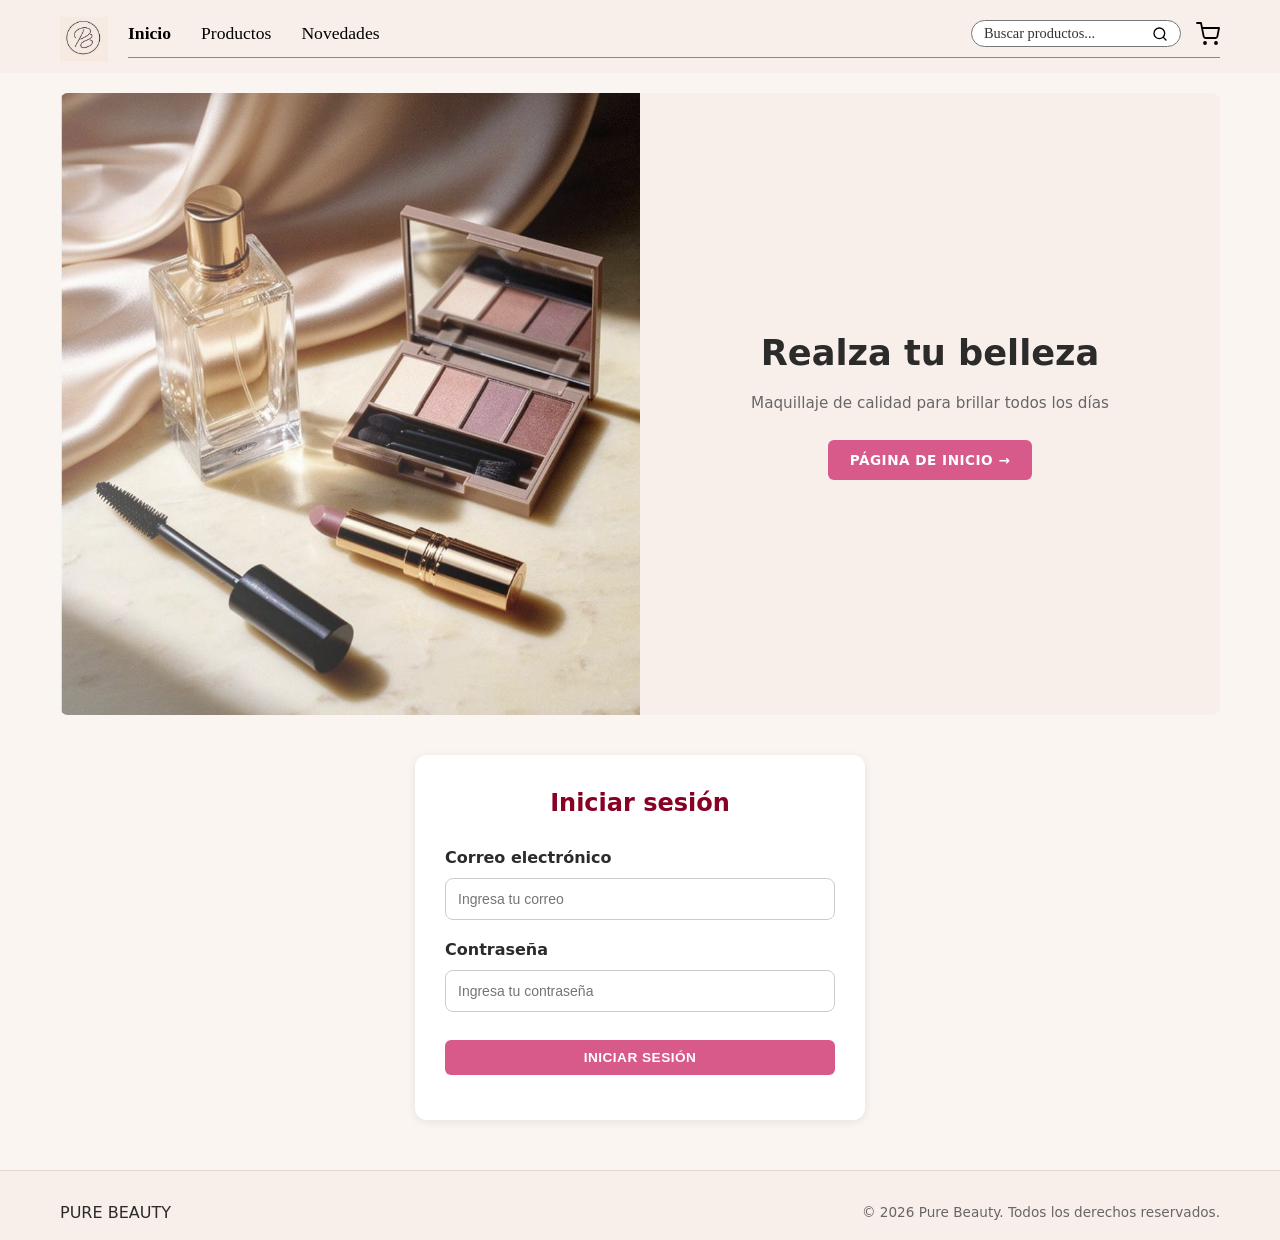
==== commit 5a4e92ec: "Actualizacion final del proyecto Pure Beauty" ====
--- a/index.html
+++ b/index.html
@@ -55,6 +55,43 @@
         <a href="coleccion.html" class="btn btn-magenta">PÁGINA DE INICIO →</a>
       </div>
     </section>
+
+        <section class="login-section">
+
+      <h2>Iniciar sesión</h2>
+
+      <form id="formulario-login">
+
+        <div class="form-group">
+          <label for="correo">Correo electrónico</label>
+          <input
+            type="email"
+            id="correo"
+            placeholder="Ingresa tu correo"
+            required
+          >
+        </div>
+
+        <div class="form-group">
+          <label for="contrasena">Contraseña</label>
+          <input
+            type="password"
+            id="contrasena"
+            placeholder="Ingresa tu contraseña"
+            required
+          >
+        </div>
+
+        <button type="submit" class="btn btn-magenta">
+          Iniciar sesión
+        </button>
+
+        <p id="mensaje-login"></p>
+
+      </form>
+
+    </section>
+
   </main>
 
   <footer class="footer">
@@ -63,5 +100,8 @@
       <p class="footer-text">&copy; 2026 Pure Beauty. Todos los derechos reservados.</p>
     </div>
   </footer>
+
+  <script src="js/login.js"></script>
+  
 </body>
 </html>
--- a/css/componente.css
+++ b/css/componente.css
@@ -228,4 +228,69 @@
 .footer-text {
   font-size: 0.85rem;
   color: var(--text-muted);
+}
+
+/* DISEÑO RESPONSIVE PARA CELULARES */
+@media (max-width: 600px) {
+
+  .header {
+    padding: 10px;
+  }
+
+  .header-container {
+    flex-direction: column !important;
+    gap: 12px;
+  }
+
+  .logo-img {
+    width: 40px !important;
+    height: 40px !important;
+  }
+
+  .nav-and-actions {
+    width: 100%;
+  }
+
+  .top-nav-row {
+    flex-direction: column !important;
+    gap: 12px;
+  }
+
+  .nav-links {
+    justify-content: center;
+    gap: 20px;
+    flex-wrap: wrap;
+  }
+
+  .search-cart-area {
+    justify-content: center;
+    flex-wrap: wrap;
+  }
+
+  .search-box {
+    width: 100%;
+    max-width: 250px;
+  }
+}
+
+@media (max-width: 600px) {
+
+  .footer {
+    padding: 20px 15px;
+    margin-top: 30px;
+  }
+
+  .footer-content {
+    flex-direction: column;
+    text-align: center;
+    gap: 12px;
+  }
+
+  .footer-text {
+    font-size: 0.8rem;
+  }
+}
+
+body {
+  overflow-x: hidden;
 }
--- a/css/paginas.css
+++ b/css/paginas.css
@@ -72,10 +72,16 @@
 
 .catalog-grid {
   display: grid;
-  grid-template-columns: repeat(auto-fill, minmax(170px, 1fr));
-  gap: 15px;
-}
-
+  grid-template-columns: repeat(4, minmax(0, 1fr));
+  gap: 20px;
+  width: 100%;
+}
+
+@media (max-width: 768px) {
+  .catalog-grid {
+    grid-template-columns: repeat(2, minmax(0, 1fr));
+  }
+}
 
 .back-link-container {
   margin: 20px 0 10px;
@@ -214,7 +220,174 @@
     grid-template-columns: 180px 1fr;
   }
 
+  .catalog-content {
+  min-width: 0;
+  width: 100%;
+}
+
   .product-detail-card {
     grid-template-columns: 1.2fr 1fr;
   }
+}
+
+.product-card {
+  background-color: #ffffff;
+  border-radius: 12px;
+  padding: 15px;
+  text-align: center;
+  box-shadow: 0 2px 8px rgba(0, 0, 0, 0.08);
+  display: flex;
+  flex-direction: column;
+  align-items: center;
+  gap: 10px;
+}
+
+.product-card-img-box {
+  width: 100%;
+  height: 180px;
+  display: flex;
+  justify-content: center;
+  align-items: center;
+}
+
+.product-card-img-box img {
+  max-width: 100%;
+  max-height: 100%;
+  object-fit: contain;
+}
+
+.product-card-title {
+  font-size: 16px;
+  color: #880024;
+}
+
+
+.product-card-price {
+  font-weight: bold;
+  color: #333333;
+}
+
+.login-section {
+  max-width: 450px;
+  margin: 40px auto;
+  padding: 30px;
+  background-color: #ffffff;
+  border-radius: 12px;
+  box-shadow: 0 2px 10px rgba(0, 0, 0, 0.08);
+}
+
+.login-section h2 {
+  text-align: center;
+  color: #880024;
+  margin-bottom: 25px;
+}
+
+.form-group {
+  display: flex;
+  flex-direction: column;
+  margin-bottom: 18px;
+}
+
+.form-group label {
+  margin-bottom: 8px;
+  font-weight: 600;
+}
+
+.form-group input {
+  padding: 12px;
+  border: 1px solid #ccc;
+  border-radius: 8px;
+  font-size: 14px;
+}
+
+.login-section button {
+  width: 100%;
+  margin-top: 10px;
+}
+
+#mensaje-login {
+  text-align: center;
+  margin-top: 15px;
+}
+
+/* AJUSTES RESPONSIVE DE LA PÁGINA DE INICIO */
+@media (max-width: 600px) {
+
+  .container {
+    padding: 0 12px;
+  }
+
+  .hero-section {
+    grid-template-columns: 1fr;
+    margin-top: 12px;
+  }
+
+  .hero-img-col img {
+    width: 100%;
+    height: auto;
+    object-fit: contain;
+  }
+
+  .hero-text-col {
+    padding: 25px 15px;
+  }
+
+  .hero-title {
+    font-size: 1.7rem;
+  }
+
+  .hero-subtitle {
+    font-size: 0.9rem;
+  }
+
+  .login-section {
+    width: 100%;
+    padding: 20px;
+    margin: 25px auto;
+  }
+}
+
+/* CATÁLOGO RESPONSIVE */
+@media (max-width: 600px) {
+
+  .catalog-title {
+    font-size: 1.2rem;
+    margin: 18px 0;
+  }
+
+  .catalog-layout {
+    grid-template-columns: 1fr;
+    gap: 15px;
+  }
+
+  .catalog-content {
+    width: 100%;
+    min-width: 0;
+  }
+
+  .catalog-grid {
+    grid-template-columns: repeat(2, minmax(0, 1fr));
+    gap: 12px;
+  }
+
+  .product-card {
+    padding: 10px;
+  }
+
+  .product-card-img-box {
+    height: 130px;
+  }
+
+  .product-card-title {
+    font-size: 0.85rem;
+  }
+
+  .product-card-price {
+    font-size: 0.85rem;
+  }
+
+  .product-card .btn {
+    font-size: 0.7rem;
+    padding: 8px 5px;
+  }
 }
